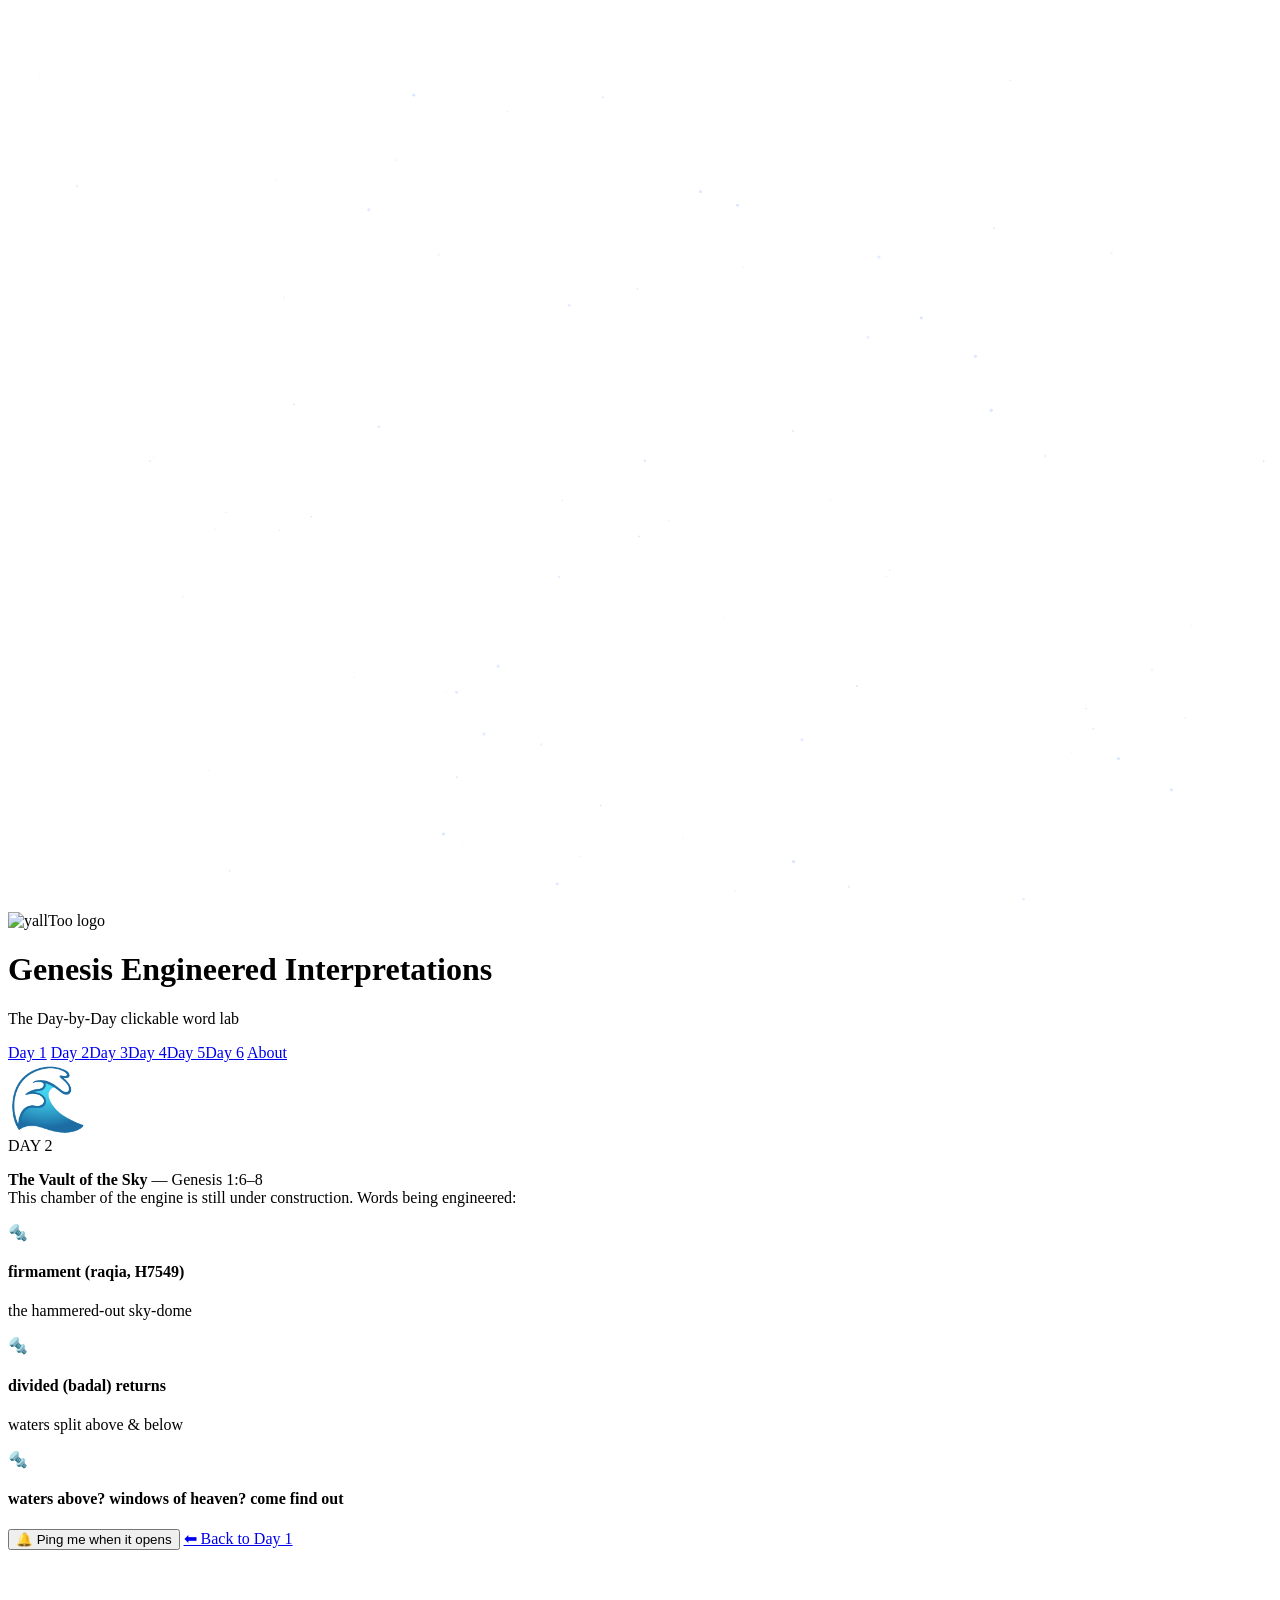
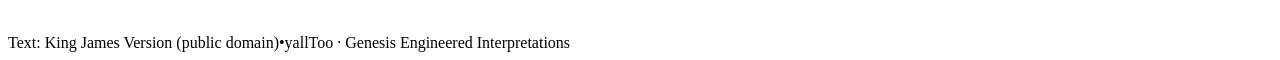
==== day2.html @ c00e8ce6 "Add files via upload" ====
<!DOCTYPE html>
<html lang="en">
<head>
<meta charset="UTF-8">
<meta name="viewport" content="width=device-width, initial-scale=1.0">
<title>Day 2 · Coming Soon | Genesis Engineered Interpretations</title>
<link rel="icon" type="image/png" href="assets/logo.png">
<link rel="stylesheet" href="assets/app.css">
</head>
<body>
<canvas id="stars"></canvas>
<div id="app" style="grid-template-rows:auto 1fr auto">
  <header>
    <img class="logo" src="assets/logo.png" alt="yallToo logo">
    <div class="titles"><h1>Genesis <b>Engineered</b> Interpretations</h1><p>The Day-by-Day clickable word lab</p></div>
    <nav>
      <a class="pill" href="index.html">Day 1</a>
      <a class="pill active" href="day2.html">Day 2</a><a class="pill soon" href="day3.html">Day 3</a><a class="pill soon" href="day4.html">Day 4</a><a class="pill soon" href="day5.html">Day 5</a><a class="pill soon" href="day6.html">Day 6</a>
      <a class="pill" href="about.html">About</a>
    </nav>
  </header>
  <div class="hero" style="overflow-y:auto;padding-bottom:30px">
    <div style="font-size:64px">🌊</div>
    <div class="big">DAY 2</div>
    <p><b style="color:var(--ink)">The Vault of the Sky</b> — Genesis 1:6–8<br>
    This chamber of the engine is still under construction. Words being engineered:</p>
    <div class="featGrid" style="margin-top:0">
      <div class="feat"><div class="fi">🔩</div><h4>firmament (raqia, H7549)</h4><p>the hammered-out sky-dome</p></div><div class="feat"><div class="fi">🔩</div><h4>divided (badal) returns</h4><p>waters split above &amp; below</p></div><div class="feat"><div class="fi">🔩</div><h4>waters above? windows of heaven? come find out</h4><p></p></div>
    </div>
    <div class="cta">
      <button class="btn grad" id="notify">🔔 Ping me when it opens</button>
      <a class="btn ghost" href="index.html">⬅ Back to Day 1</a>
    </div>
    <p id="msg" style="min-height:22px;color:var(--gold);font-weight:700"></p>
  </div>
  <footer><span>Text: King James Version (public domain)</span><span class="sep">•</span><span>yallToo · Genesis Engineered Interpretations</span></footer>
</div>
<script>
(function(){
  var c=document.getElementById('stars'),x=c.getContext('2d'),W,H,P=[];
  function s(){W=c.width=innerWidth;H=c.height=innerHeight;P=[];for(var i=0;i<80;i++)P.push([Math.random()*W,Math.random()*H,Math.random()*1.4+.3,Math.random()*6.28]);}
  s();addEventListener('resize',s);
  (function t(k){x.clearRect(0,0,W,H);for(var i=0;i<P.length;i++){var p=P[i],a=.25+.6*Math.abs(Math.sin(k/1300+p[3]));x.beginPath();x.arc(p[0],p[1],p[2],0,7);x.fillStyle='rgba(210,225,255,'+a+')';x.fill();}requestAnimationFrame(t);})(0);
  document.getElementById('notify').addEventListener('click',function(){
    document.getElementById('msg').textContent='Noted! Day 2 is on the build bench — meanwhile, Day 1 has ' + 43 + ' clickable secrets waiting. 🔧';
  });
})();
</script>
</body>
</html>
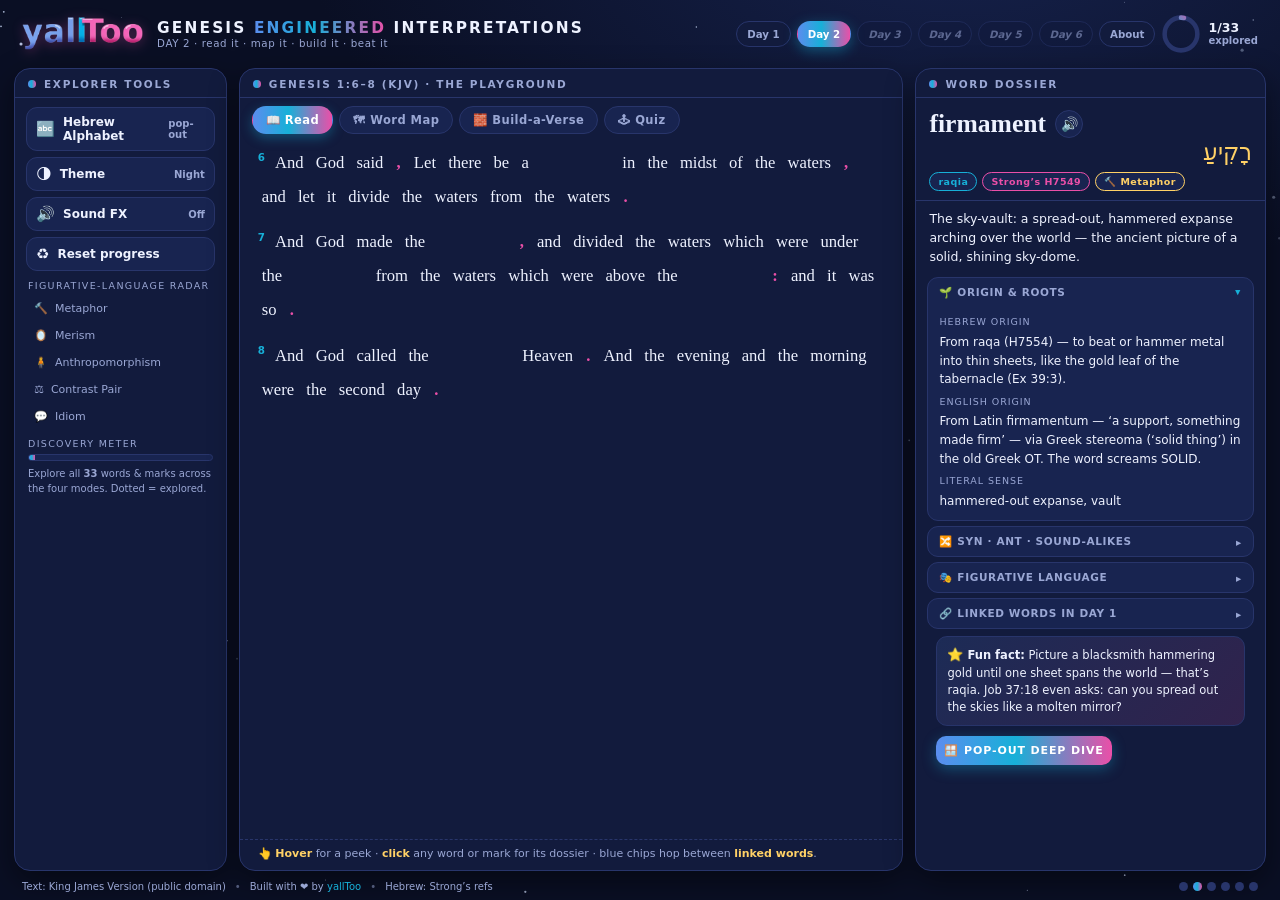
==== commit 7c7dce85: "Add files via upload" ====
--- a/day2.html
+++ b/day2.html
@@ -1,50 +1,563 @@
 <!DOCTYPE html>
 <html lang="en">
 <head>
-<meta charset="UTF-8">
-<meta name="viewport" content="width=device-width, initial-scale=1.0">
-<title>Day 2 · Coming Soon | Genesis Engineered Interpretations</title>
+<meta charset="utf-8">
+<meta name="viewport" content="width=device-width, initial-scale=1">
+<title>Day 2 — The Vault of the Sky · Genesis Engineered Interpretations</title>
+<meta name="description" content="Read it, map it, build it, beat it: four ways to play with every word of Genesis Day 2 (KJV) — the firmament, the divided waters, and the naming of Heaven.">
 <link rel="icon" type="image/png" href="assets/logo.png">
-<link rel="stylesheet" href="assets/app.css">
+<style>
+/* ============ GENESIS ENGINEERED INTERPRETATIONS · DAY 1 · 4-MODE LAB ============ */
+:root{
+  --bg:#0a0f24; --panel:#121b3d; --panel2:#182450;
+  --ink:#eef2ff; --dim:#9aa7d4; --line:#28356b;
+  --blue:#5b8dee; --cyan:#17b0d8; --pink:#ea4fa8; --gold:#ffd166; --green:#39d98a;
+  --grad:linear-gradient(90deg,var(--blue),var(--cyan) 45%,var(--pink));
+  --shadow:0 10px 30px rgba(0,0,0,.45); --radius:16px;
+}
+body.light{--bg:#f3efe4; --panel:#fffdf6; --panel2:#f6efdd; --ink:#20264a; --dim:#6a7194; --line:#d9d0b6; --shadow:0 10px 26px rgba(90,80,40,.18)}
+*{box-sizing:border-box;margin:0;padding:0}
+html,body{height:100%;overflow:hidden}
+body{font-family:"Segoe UI",system-ui,Roboto,"Helvetica Neue",Arial,sans-serif;
+  background:radial-gradient(1200px 700px at 75% -10%, #16224d 0%, var(--bg) 55%) fixed;
+  color:var(--ink); transition:background .5s,color .5s}
+body.light{background:radial-gradient(1200px 700px at 75% -10%, #fff8e2 0%, var(--bg) 55%) fixed}
+#stars{position:fixed;inset:0;z-index:0;pointer-events:none;transition:opacity .6s}
+body.light #stars{opacity:0}
+#confetti{position:fixed;inset:0;z-index:90;pointer-events:none}
+#app{position:relative;z-index:1;height:100vh;display:grid;grid-template-rows:auto 1fr auto;gap:10px;padding:10px 14px 8px}
+.hidden{display:none !important}
+
+/* header */
+header{display:flex;align-items:center;gap:14px;padding:4px 8px}
+.logo{height:36px;filter:drop-shadow(0 2px 6px rgba(234,79,168,.35));animation:floaty 6s ease-in-out infinite}
+@keyframes floaty{0%,100%{transform:translateY(0)}50%{transform:translateY(-3px)}}
+.titles h1{font-size:clamp(12px,1.2vw,16px);letter-spacing:.14em;font-weight:800;text-transform:uppercase}
+.titles h1 b{background:var(--grad);-webkit-background-clip:text;background-clip:text;color:transparent}
+.titles p{font-size:clamp(9.5px,.8vw,11.5px);color:var(--dim);letter-spacing:.06em}
+nav{margin-left:auto;display:flex;gap:6px;align-items:center}
+.pill{font-size:clamp(9.5px,.8vw,11.5px);font-weight:700;padding:6px 10px;border-radius:999px;border:1px solid var(--line);color:var(--dim);text-decoration:none;background:var(--panel);transition:.2s;white-space:nowrap}
+.pill:hover{transform:translateY(-2px);color:var(--ink);border-color:var(--cyan)}
+.pill.active{background:var(--grad);color:#fff;border-color:transparent;box-shadow:0 4px 14px rgba(23,176,216,.4)}
+.pill.soon{opacity:.55;font-style:italic}.pill.soon:hover{opacity:.85}
+#progWrap{display:flex;align-items:center;gap:7px}
+#ring{width:40px;height:40px;transform:rotate(-90deg)}
+#ringBg{stroke:var(--line)}#ringFg{stroke:url(#ringGrad);stroke-linecap:round;transition:stroke-dashoffset .6s}
+#progTxt{font-size:10px;font-weight:800;color:var(--dim);line-height:1.15}
+#progTxt b{display:block;font-size:12.5px;color:var(--ink)}
+
+/* main grid */
+main{display:grid;grid-template-columns:minmax(180px,17%) minmax(0,1fr) minmax(270px,28%);gap:12px;min-height:0}
+.card{background:var(--panel);border:1px solid var(--line);border-radius:var(--radius);box-shadow:var(--shadow);min-height:0;display:flex;flex-direction:column;overflow:hidden}
+.card>h2{font-size:10.5px;letter-spacing:.16em;text-transform:uppercase;color:var(--dim);padding:9px 13px 7px;border-bottom:1px solid var(--line);display:flex;align-items:center;gap:8px}
+.card>h2 .dot{width:8px;height:8px;border-radius:50%;background:var(--grad)}
+.pad{padding:9px 11px;overflow-y:auto;scrollbar-width:thin;flex:1;min-height:0}
+.pad::-webkit-scrollbar,#verses::-webkit-scrollbar,.mbody::-webkit-scrollbar,#dossBody::-webkit-scrollbar,#mapWrap::-webkit-scrollbar{width:6px;height:6px}
+.pad::-webkit-scrollbar-thumb,#verses::-webkit-scrollbar-thumb,.mbody::-webkit-scrollbar-thumb,#dossBody::-webkit-scrollbar-thumb,#mapWrap::-webkit-scrollbar-thumb{background:var(--line);border-radius:3px}
+.toolbtn{display:flex;align-items:center;gap:8px;width:100%;text-align:left;font:inherit;font-size:12px;font-weight:700;color:var(--ink);background:var(--panel2);border:1px solid var(--line);border-radius:11px;padding:7px 9px;margin-bottom:6px;cursor:pointer;transition:.18s}
+.toolbtn:hover{transform:translateX(3px);border-color:var(--cyan)}
+.toolbtn .ico{font-size:15px}
+.toolbtn small{margin-left:auto;color:var(--dim);font-weight:600}
+.sect{font-size:9.5px;letter-spacing:.14em;text-transform:uppercase;color:var(--dim);margin:9px 2px 5px}
+.devbtn{display:flex;gap:7px;align-items:center;width:100%;font:inherit;font-size:11px;color:var(--dim);background:transparent;border:1px solid transparent;border-radius:9px;padding:5px 7px;margin-bottom:2px;cursor:pointer;text-align:left;transition:.18s}
+.devbtn:hover{color:var(--ink);background:var(--panel2)}
+.devbtn.on{color:var(--ink);border-color:var(--gold);background:rgba(255,209,102,.08)}
+#statBar{height:7px;border-radius:6px;background:var(--panel2);border:1px solid var(--line);overflow:hidden;margin:5px 2px}
+#statFill{height:100%;width:0%;background:var(--grad);transition:width .6s}
+
+/* center stage + view switcher */
+#viewBar{display:flex;gap:6px;padding:8px 12px 0;flex-wrap:wrap}
+.vbtn{font:inherit;font-size:11.5px;font-weight:800;letter-spacing:.04em;color:var(--dim);background:var(--panel2);border:1px solid var(--line);border-radius:999px;padding:6px 13px;cursor:pointer;transition:.2s}
+.vbtn:hover{color:var(--ink);transform:translateY(-2px)}
+.vbtn.on{background:var(--grad);color:#fff;border-color:transparent;box-shadow:0 4px 12px rgba(23,176,216,.35)}
+.view{flex:1;min-height:0;display:flex;flex-direction:column}
+#devBanner{display:none;align-items:center;gap:9px;margin:8px 14px 0;padding:7px 11px;border-radius:11px;background:rgba(255,209,102,.1);border:1px dashed var(--gold);font-size:11.5px}
+#devBanner.show{display:flex;animation:slideDown .3s ease}
+@keyframes slideDown{from{opacity:0;transform:translateY(-7px)}to{opacity:1;transform:none}}
+#devBanner b{color:var(--gold)}
+#devBanner button{margin-left:auto;background:none;border:none;color:var(--dim);cursor:pointer;font-size:13px}
+
+/* READ view */
+#verses{flex:1;min-height:0;padding:12px 18px 10px;overflow-y:auto;scrollbar-width:thin;line-height:2.05;font-family:Georgia,"Times New Roman",serif;font-size:clamp(13.5px,1.3vw,18px)}
+.verse{margin-bottom:11px}
+.vnum{font-family:"Segoe UI",system-ui,sans-serif;font-size:.62em;font-weight:800;color:var(--cyan);vertical-align:super;margin-right:6px;user-select:none}
+.tok{cursor:pointer;border-radius:6px;padding:1px 3px;margin:0 1px;transition:background .15s,color .15s,transform .15s,box-shadow .15s;outline:none}
+.tok:hover,.tok:focus-visible{background:var(--panel2);color:var(--cyan);transform:translateY(-2px) scale(1.06);box-shadow:0 3px 10px rgba(23,176,216,.3)}
+.tok.punct{color:var(--pink);font-weight:700;border-radius:50%;padding:1px 4px}
+.tok.punct:hover{color:#fff;background:var(--pink)}
+.tok.sel{background:var(--grad);color:#fff !important;box-shadow:0 4px 16px rgba(234,79,168,.45)}
+.tok.seen{border-bottom:2px dotted var(--cyan)}
+.tok.hl{animation:goldPulse 1.1s ease-in-out infinite;background:rgba(255,209,102,.14)}
+@keyframes goldPulse{0%,100%{box-shadow:0 0 0 0 rgba(255,209,102,.55)}50%{box-shadow:0 0 0 7px rgba(255,209,102,0)}}
+.tok.pop{animation:popIn .45s cubic-bezier(.2,1.6,.4,1)}
+@keyframes popIn{0%{transform:scale(1)}40%{transform:scale(1.35) rotate(-3deg)}100%{transform:scale(1)}}
+.tok.reveal{opacity:0;animation:riseIn .5s ease forwards}
+@keyframes riseIn{from{opacity:0;transform:translateY(9px)}to{opacity:1;transform:none}}
+.tok.glowburst{animation:burst 1s ease}
+@keyframes burst{0%{box-shadow:0 0 0 0 rgba(255,209,102,.9)}45%{box-shadow:0 0 34px 14px rgba(255,209,102,.55);background:rgba(255,209,102,.35)}100%{box-shadow:0 0 0 0 rgba(255,209,102,0)}}
+#hint{padding:7px 18px 10px;font-size:11px;color:var(--dim);border-top:1px dashed var(--line)}
+#hint b{color:var(--gold)}
+
+/* MAP view */
+#mapLegend{display:flex;gap:5px;flex-wrap:wrap;padding:8px 12px 4px}
+.lchip{font:inherit;font-size:10px;font-weight:800;padding:4px 9px;border-radius:999px;border:1px solid var(--line);background:var(--panel2);color:var(--dim);cursor:pointer;transition:.15s}
+.lchip:hover{transform:scale(1.07);color:var(--ink)}
+#mapCtl{margin-left:auto;display:flex;gap:4px}
+#mapCtl button{font:inherit;font-size:11px;font-weight:800;width:24px;height:24px;border-radius:7px;border:1px solid var(--line);background:var(--panel2);color:var(--ink);cursor:pointer}
+#mapCtl button:hover{border-color:var(--cyan)}
+#mapWrap{flex:1;min-height:0;margin:4px 12px 10px;overflow:auto;scrollbar-width:thin;border:1px solid var(--line);border-radius:14px;background:radial-gradient(900px 500px at 50% 0%, rgba(91,141,238,.07), transparent),var(--panel2);cursor:grab;position:relative}
+#mapWrap.drag{cursor:grabbing}
+#mapInner{position:relative;width:2400px;height:1400px;transform-origin:0 0}
+.zone{position:absolute;border-radius:50%;pointer-events:none;filter:blur(6px)}
+.zlabel{position:absolute;font-size:12px;font-weight:800;letter-spacing:.18em;color:var(--dim);opacity:.8;pointer-events:none;text-transform:uppercase}
+.mtok{position:absolute;transform:translate(-50%,-50%);cursor:pointer;font-weight:800;border-radius:10px;padding:4px 9px;white-space:nowrap;transition:transform .15s,box-shadow .15s;outline:none;border:1.5px solid transparent}
+.mtok:hover,.mtok:focus-visible{transform:translate(-50%,-50%) scale(1.18);z-index:5;box-shadow:0 6px 18px rgba(0,0,0,.4)}
+.mtok.sel{border-color:#fff;box-shadow:0 0 0 3px rgba(255,255,255,.25),0 6px 18px rgba(0,0,0,.4)}
+.mtok.seen{border-style:dotted;border-color:var(--cyan)}
+.mtok.hl{animation:goldPulse 1.1s ease-in-out infinite}
+.mtok .ct{font-size:9px;opacity:.75;vertical-align:super}
+#mapLines{position:absolute;inset:0;pointer-events:none}
+#mapHint{padding:0 14px 9px;font-size:10.5px;color:var(--dim)}
+
+/* BUILD view */
+#buildBox{flex:1;min-height:0;display:flex;flex-direction:column;padding:10px 14px}
+#buildGoal{font-size:12px;color:var(--dim);margin-bottom:8px}
+#buildGoal b{color:var(--ink)}
+#buildSeq{min-height:64px;display:flex;flex-wrap:wrap;gap:5px;align-content:flex-start;padding:9px;border:2px dashed var(--line);border-radius:14px;background:var(--panel2);margin-bottom:9px}
+#buildSeq:empty::before{content:"Drop your words here… click chips below ↓";color:var(--dim);font-size:11.5px;padding:8px}
+.bslot{font:inherit;font-size:13px;font-weight:800;font-family:Georgia,serif;color:var(--ink);background:var(--panel);border:1.5px solid var(--line);border-radius:9px;padding:5px 9px;cursor:pointer;position:relative;transition:.15s}
+.bslot:hover{border-color:var(--pink)}
+.bslot.ok{border-color:var(--green);background:rgba(57,217,138,.14)}
+.bslot.bad{border-color:var(--pink);background:rgba(234,79,168,.12);animation:shake .4s}
+@keyframes shake{0%,100%{transform:translateX(0)}25%{transform:translateX(-6px)}50%{transform:translateX(5px)}75%{transform:translateX(-3px)}}
+#buildBtns{display:flex;gap:6px;flex-wrap:wrap;margin-bottom:9px}
+#buildBtns button{font:inherit;font-size:11.5px;font-weight:800;border-radius:999px;padding:7px 14px;cursor:pointer;transition:.2s;border:1px solid var(--line);background:var(--panel2);color:var(--ink)}
+#buildBtns button:hover{transform:translateY(-2px);border-color:var(--cyan)}
+#buildBtns .go{background:var(--grad);border-color:transparent;color:#fff}
+#buildPalette{flex:1;min-height:0;overflow-y:auto;scrollbar-width:thin;border-top:1px dashed var(--line);padding-top:8px}
+.pcat{font-size:9.5px;letter-spacing:.14em;text-transform:uppercase;color:var(--dim);margin:6px 0 4px}
+.pchip{font:inherit;font-size:12px;font-weight:700;font-family:Georgia,serif;color:var(--ink);background:var(--panel2);border:1px solid var(--line);border-radius:9px;padding:4px 9px;margin:0 4px 5px 0;cursor:pointer;transition:.15s}
+.pchip:hover{transform:translateY(-2px) scale(1.06);border-color:var(--gold);box-shadow:0 4px 10px rgba(255,209,102,.25)}
+#buildMsg{min-height:20px;font-size:12px;font-weight:700;color:var(--gold);margin-top:6px}
+
+/* QUIZ view */
+#quizBox{flex:1;min-height:0;overflow-y:auto;scrollbar-width:thin;padding:14px 18px}
+#quizBox h3{font-size:17px;margin-bottom:4px}
+#quizBox .sub{font-size:12px;color:var(--dim);margin-bottom:12px}
+.qdots{display:flex;gap:5px;margin-bottom:12px}
+.qdots span{width:10px;height:10px;border-radius:50%;background:var(--line)}
+.qdots span.ok{background:var(--green)}.qdots span.no{background:var(--pink)}
+#qText{font-size:15.5px;font-weight:700;line-height:1.45;margin-bottom:12px}
+.qopt{display:block;width:100%;text-align:left;font:inherit;font-size:13px;color:var(--ink);background:var(--panel2);border:1.5px solid var(--line);border-radius:11px;padding:9px 11px;margin-bottom:7px;cursor:pointer;transition:.15s}
+.qopt:hover{border-color:var(--cyan);transform:translateX(4px)}
+.qopt.right{border-color:var(--green);background:rgba(57,217,138,.15);animation:popIn .4s}
+.qopt.wrong{border-color:var(--pink);background:rgba(234,79,168,.12);animation:shake .4s}
+.btn{font:inherit;font-weight:800;font-size:13px;padding:10px 20px;border-radius:999px;border:none;cursor:pointer;text-decoration:none;transition:.2s;display:inline-block}
+.btn.grad{background:var(--grad);color:#fff;box-shadow:0 6px 20px rgba(23,176,216,.4)}
+.btn.grad:hover{transform:translateY(-3px) scale(1.03)}
+.btn.ghost{background:transparent;border:1.5px solid var(--line);color:var(--dim)}
+.btn.ghost:hover{border-color:var(--cyan);color:var(--ink)}
+
+/* dossier */
+#dossHead{padding:11px 13px 9px;border-bottom:1px solid var(--line)}
+#dWord{font-size:clamp(20px,2vw,28px);font-weight:800;font-family:Georgia,serif;display:flex;align-items:center;gap:9px;flex-wrap:wrap}
+#dWord .saybtn{font-size:14px;background:var(--panel2);border:1px solid var(--line);border-radius:50%;width:28px;height:28px;cursor:pointer;transition:.2s}
+#dWord .saybtn:hover{transform:scale(1.15) rotate(12deg);border-color:var(--cyan)}
+#dHeb{font-size:clamp(19px,1.8vw,25px);color:var(--gold);direction:rtl;font-family:"SBL Hebrew","Times New Roman",serif}
+#dMeta{display:flex;gap:5px;flex-wrap:wrap;margin-top:6px}
+.tag{font-size:9.5px;font-weight:800;letter-spacing:.05em;padding:3px 8px;border-radius:999px;background:var(--panel2);border:1px solid var(--line);color:var(--dim)}
+.tag.tr{color:var(--cyan);border-color:var(--cyan)}
+.tag.st{color:var(--pink);border-color:var(--pink)}
+a.tag{text-decoration:none}
+.tag.fg{color:var(--gold);border-color:var(--gold);cursor:pointer}
+#dMean{padding:9px 13px 3px;font-size:12.5px;line-height:1.5}
+#dossBody{flex:1;min-height:0;padding:3px 9px 11px;overflow-y:auto;scrollbar-width:thin}
+.acc{border:1px solid var(--line);border-radius:11px;margin:5px 2px;overflow:hidden;background:var(--panel2)}
+.acc>button{width:100%;display:flex;align-items:center;gap:7px;font:inherit;font-size:10.5px;font-weight:800;letter-spacing:.06em;text-transform:uppercase;color:var(--dim);background:transparent;border:none;padding:8px 11px;cursor:pointer;transition:.2s}
+.acc>button:hover{color:var(--ink)}
+.acc>button .chev{margin-left:auto;transition:transform .3s}
+.acc.open>button .chev{transform:rotate(90deg);color:var(--cyan)}
+.acc .body{max-height:0;overflow:hidden;transition:max-height .35s ease}
+.acc .inner{padding:2px 11px 10px;font-size:12px;line-height:1.55}
+.acc .inner .lbl{color:var(--dim);font-size:9.5px;text-transform:uppercase;letter-spacing:.1em;display:block;margin:6px 0 3px}
+.chips{display:flex;flex-wrap:wrap;gap:4px;margin-top:3px}
+.chip{font:inherit;font-size:10.5px;font-weight:700;padding:3px 8px;border-radius:999px;border:1px solid var(--cyan);color:var(--cyan);background:transparent;cursor:pointer;transition:.15s}
+.chip:hover{background:var(--cyan);color:#04121f;transform:scale(1.07)}
+.chip.ant{border-color:var(--pink);color:var(--pink)}.chip.ant:hover{background:var(--pink);color:#fff}
+.chip.homo{border-color:var(--gold);color:var(--gold)}.chip.homo:hover{background:var(--gold);color:#241a02}
+.chip.rel{border-color:var(--blue);color:var(--blue)}.chip.rel:hover{background:var(--blue);color:#fff}
+.funbox{margin:7px 11px 10px;padding:8px 10px;border-radius:11px;background:linear-gradient(135deg,rgba(91,141,238,.14),rgba(234,79,168,.14));border:1px solid var(--line);font-size:11.5px;line-height:1.5}
+.funbox .star{font-size:13px;margin-right:4px;display:inline-block;animation:spinStar 3.4s linear infinite}
+@keyframes spinStar{0%{transform:rotate(0)}50%{transform:rotate(180deg) scale(1.2)}100%{transform:rotate(360deg)}}
+#popBtn{margin:0 11px 11px;font:inherit;font-size:11px;font-weight:800;letter-spacing:.08em;text-transform:uppercase;color:#fff;background:var(--grad);border:none;border-radius:10px;padding:8px;cursor:pointer;transition:.2s;box-shadow:0 4px 14px rgba(23,176,216,.35)}
+#popBtn:hover{transform:translateY(-2px)}
+
+/* footer, tooltip, modals */
+footer{display:flex;align-items:center;gap:9px;font-size:10px;color:var(--dim);padding:0 8px}
+footer .sep{opacity:.5}
+footer a{color:var(--cyan);text-decoration:none}footer a:hover{text-decoration:underline}
+#dayDots{margin-left:auto;display:flex;gap:5px}
+#dayDots span{width:9px;height:9px;border-radius:50%;background:var(--line);transition:.3s}
+#dayDots span.done{background:var(--grad)}
+#tip{position:fixed;z-index:60;max-width:230px;background:var(--panel2);border:1px solid var(--cyan);border-radius:10px;padding:7px 10px;font-size:11px;line-height:1.4;pointer-events:none;opacity:0;transform:translateY(6px);transition:opacity .18s,transform .18s;box-shadow:var(--shadow)}
+#tip.show{opacity:1;transform:none}
+#tip .th{color:var(--gold);direction:rtl;font-size:13.5px}
+#tip .tt{color:var(--cyan);font-weight:800}
+#modalWrap{position:fixed;inset:0;z-index:80;display:none;align-items:center;justify-content:center;background:rgba(4,7,20,.66);backdrop-filter:blur(4px)}
+#modalWrap.show{display:flex;animation:fadeIn .25s ease}
+@keyframes fadeIn{from{opacity:0}to{opacity:1}}
+.modal{width:min(560px,92vw);max-height:84vh;display:flex;flex-direction:column;background:var(--panel);border:1px solid var(--line);border-radius:20px;box-shadow:0 24px 60px rgba(0,0,0,.5);animation:zoomIn .3s cubic-bezier(.2,1.4,.4,1)}
+@keyframes zoomIn{from{transform:scale(.85);opacity:0}to{transform:scale(1);opacity:1}}
+.modal header{padding:13px 17px;border-bottom:1px solid var(--line)}
+.modal header h3{font-size:15px;background:var(--grad);-webkit-background-clip:text;background-clip:text;color:transparent}
+.modal header .x{margin-left:auto;background:none;border:none;color:var(--dim);font-size:17px;cursor:pointer}
+.modal header .x:hover{color:var(--pink);transform:rotate(90deg)}
+.modal .mbody{padding:13px 17px;overflow-y:auto;font-size:12.5px;line-height:1.6;scrollbar-width:thin}
+.alphaGrid{display:grid;grid-template-columns:repeat(auto-fill,minmax(105px,1fr));gap:7px}
+.alphaCell{background:var(--panel2);border:1px solid var(--line);border-radius:11px;padding:7px 5px;text-align:center;transition:.2s}
+.alphaCell:hover{transform:translateY(-3px) scale(1.05);border-color:var(--gold)}
+.alphaCell .L{font-size:24px;color:var(--gold);direction:rtl}
+.alphaCell .N{font-size:10.5px;font-weight:800}
+.alphaCell .S{font-size:9.5px;color:var(--dim)}
+.alphaCell .V{font-size:9px;color:var(--cyan)}
+@media (max-width:900px){main{grid-template-columns:1fr}html,body{overflow:auto}#app{height:auto;min-height:100vh}}
+</style>
 </head>
 <body>
 <canvas id="stars"></canvas>
-<div id="app" style="grid-template-rows:auto 1fr auto">
+<canvas id="confetti"></canvas>
+<div id="app">
   <header>
     <img class="logo" src="assets/logo.png" alt="yallToo logo">
-    <div class="titles"><h1>Genesis <b>Engineered</b> Interpretations</h1><p>The Day-by-Day clickable word lab</p></div>
+    <div class="titles">
+      <h1>Genesis <b>Engineered</b> Interpretations</h1>
+      <p>DAY 2 · read it · map it · build it · beat it</p>
+    </div>
     <nav>
       <a class="pill" href="index.html">Day 1</a>
-      <a class="pill active" href="day2.html">Day 2</a><a class="pill soon" href="day3.html">Day 3</a><a class="pill soon" href="day4.html">Day 4</a><a class="pill soon" href="day5.html">Day 5</a><a class="pill soon" href="day6.html">Day 6</a>
+      <a class="pill active" href="day2.html">Day 2</a>
+      <a class="pill soon" href="day3.html">Day 3</a>
+      <a class="pill soon" href="day4.html">Day 4</a>
+      <a class="pill soon" href="day5.html">Day 5</a>
+      <a class="pill soon" href="day6.html">Day 6</a>
       <a class="pill" href="about.html">About</a>
+      <div id="progWrap">
+        <svg id="ring" viewBox="0 0 44 44" aria-hidden="true">
+          <defs><linearGradient id="ringGrad" x1="0" y1="0" x2="1" y2="1">
+            <stop offset="0" stop-color="#5b8dee"/><stop offset=".5" stop-color="#17b0d8"/><stop offset="1" stop-color="#ea4fa8"/>
+          </linearGradient></defs>
+          <circle id="ringBg" cx="22" cy="22" r="18" fill="none" stroke-width="5"/>
+          <circle id="ringFg" cx="22" cy="22" r="18" fill="none" stroke-width="5"/>
+        </svg>
+        <span id="progTxt"><b>0/0</b>explored</span>
+      </div>
     </nav>
   </header>
-  <div class="hero" style="overflow-y:auto;padding-bottom:30px">
-    <div style="font-size:64px">🌊</div>
-    <div class="big">DAY 2</div>
-    <p><b style="color:var(--ink)">The Vault of the Sky</b> — Genesis 1:6–8<br>
-    This chamber of the engine is still under construction. Words being engineered:</p>
-    <div class="featGrid" style="margin-top:0">
-      <div class="feat"><div class="fi">🔩</div><h4>firmament (raqia, H7549)</h4><p>the hammered-out sky-dome</p></div><div class="feat"><div class="fi">🔩</div><h4>divided (badal) returns</h4><p>waters split above &amp; below</p></div><div class="feat"><div class="fi">🔩</div><h4>waters above? windows of heaven? come find out</h4><p></p></div>
-    </div>
-    <div class="cta">
-      <button class="btn grad" id="notify">🔔 Ping me when it opens</button>
-      <a class="btn ghost" href="index.html">⬅ Back to Day 1</a>
-    </div>
-    <p id="msg" style="min-height:22px;color:var(--gold);font-weight:700"></p>
-  </div>
-  <footer><span>Text: King James Version (public domain)</span><span class="sep">•</span><span>yallToo · Genesis Engineered Interpretations</span></footer>
+
+  <main>
+    <section class="card">
+      <h2><span class="dot"></span>Explorer Tools</h2>
+      <div class="pad">
+        <button class="toolbtn" id="alphaBtn"><span class="ico">🔤</span>Hebrew Alphabet<small>pop-out</small></button>
+        <button class="toolbtn" id="themeBtn"><span class="ico">🌗</span>Theme<small>Night</small></button>
+        <button class="toolbtn" id="soundBtn"><span class="ico">🔊</span>Sound FX<small>Off</small></button>
+        <button class="toolbtn" id="resetBtn"><span class="ico">♻️</span>Reset progress<small></small></button>
+        <div class="sect">Figurative-language radar</div>
+        <div id="devList"></div>
+        <div class="sect">Discovery meter</div>
+        <div id="statBar"><div id="statFill"></div></div>
+        <p style="font-size:10px;color:var(--dim);line-height:1.5;padding:0 2px">Explore all <b id="totalN"></b> words &amp; marks across the four modes. Dotted = explored.</p>
+      </div>
+    </section>
+
+    <section class="card">
+      <h2><span class="dot"></span>Genesis 1:6–8 (KJV) · the playground</h2>
+      <div id="viewBar">
+        <button class="vbtn on" data-view="read">📖 Read</button>
+        <button class="vbtn" data-view="map">🗺 Word Map</button>
+        <button class="vbtn" data-view="build">🧱 Build-a-Verse</button>
+        <button class="vbtn" data-view="quiz">🕹 Quiz</button>
+      </div>
+      <div id="devBanner"></div>
+
+      <div class="view" id="viewRead">
+        <div id="verses" aria-label="Genesis 1 verses 6 to 8, clickable words"></div>
+        <div id="hint">👆 <b>Hover</b> for a peek · <b>click</b> any word or mark for its dossier · blue chips hop between <b>linked words</b>.</div>
+      </div>
+
+      <div class="view hidden" id="viewMap">
+        <div id="mapLegend"></div>
+        <div id="mapWrap"><div id="mapInner"></div></div>
+        <div id="mapHint">🖱 Drag to pan · scroll or +/− to zoom · click a node to open its dossier · lines = relationships (roots, contrasts, commands).</div>
+      </div>
+
+      <div class="view hidden" id="viewBuild">
+        <div id="buildBox">
+          <div id="buildGoal"> <b>Build-a-Verse challenge:</b> reconstruct <b>Genesis 1:6</b> — “And God said, Let there be a firmament in the midst of the waters, and let it divide the waters from the waters.” — word for word, mark for mark. Click chips to lay them; click a laid chip to remove it.</div>
+          <div id="buildSeq"></div>
+          <div id="buildBtns">
+            <button class="go" id="bCheck">▶ Check my verse</button>
+            <button id="bHint">💡 Hint</button>
+            <button id="bShow">👀 Show me</button>
+            <button id="bClear">♻ Clear</button>
+          </div>
+          <div id="buildMsg"></div>
+          <div id="buildPalette"></div>
+        </div>
+      </div>
+
+      <div class="view hidden" id="viewQuiz">
+        <div id="quizBox"></div>
+      </div>
+    </section>
+
+    <section class="card">
+      <h2><span class="dot"></span>Word Dossier</h2>
+      <div id="dossHead"></div>
+      <div id="dMean"></div>
+      <div id="dossBody"></div>
+    </section>
+  </main>
+
+  <footer>
+    <span>Text: King James Version (public domain)</span><span class="sep">•</span>
+    <span>Built with ❤️ by <a href="about.html">yallToo</a></span><span class="sep">•</span>
+    <span>Hebrew: Strong’s refs</span>
+    <div id="dayDots" title="Days explored"><span></span><span></span><span></span><span></span><span></span><span></span></div>
+  </footer>
 </div>
+<div id="tip"></div>
+<div id="modalWrap"></div>
+
 <script>
-(function(){
-  var c=document.getElementById('stars'),x=c.getContext('2d'),W,H,P=[];
-  function s(){W=c.width=innerWidth;H=c.height=innerHeight;P=[];for(var i=0;i<80;i++)P.push([Math.random()*W,Math.random()*H,Math.random()*1.4+.3,Math.random()*6.28]);}
-  s();addEventListener('resize',s);
-  (function t(k){x.clearRect(0,0,W,H);for(var i=0;i<P.length;i++){var p=P[i],a=.25+.6*Math.abs(Math.sin(k/1300+p[3]));x.beginPath();x.arc(p[0],p[1],p[2],0,7);x.fillStyle='rgba(210,225,255,'+a+')';x.fill();}requestAnimationFrame(t);})(0);
-  document.getElementById('notify').addEventListener('click',function(){
-    document.getElementById('msg').textContent='Noted! Day 2 is on the build bench — meanwhile, Day 1 has ' + 43 + ' clickable secrets waiting. 🔧';
-  });
-})();
+/* ================= DATA (DAY 2 — Genesis 1:6–8 KJV) ================= */
+const DAY_INDEX=1, SUF="-d2", GLOW_ID="firmament", DEFAULT_ID="firmament", DAY_TITLE="Day 2";
+const BUILD_QUOTE="And God said, Let there be a firmament in the midst of the waters, and let it divide the waters from the waters.";
+const BUILD_WINNOTE="You just engineered Genesis 1:6 — the sky gets hammered out and the waters get addresses. Every slot green!";
+const BUILD_REWARD="firmament";
+const ALPHA_NOTE='Day 2 cameos: <b style="color:var(--gold)">רָקִיעַ</b> (raqia) starts with resh — the hammering letter · <b style="color:var(--gold)">מַיִם</b> (mayim) starts AND ends with mem, the water-ripple letter!';
+const XDAY1=["and","god","said","let","there","be","in","the","of","waters","from","period","comma","colon","it","was","were","called","heaven","evening","morning","day"], XHOME="index.html", XDAYLABEL="also on Day 1";
+
+const DEVICES=[
+ {id:"metaphor",icon:"🔨",name:"Metaphor",desc:"The sky as raqia — a hammered-out metal vault: the smithy’s picture of something solid, stretched and shining."},
+ {id:"merism",icon:"🪞",name:"Merism",desc:"Two opposites meaning the whole: ‘evening and morning’ = the entire day, again!"},
+ {id:"anthropomorphism",icon:"🧍",name:"Anthropomorphism",desc:"God described with human actions — saying, making, naming — so our minds can hold the picture."},
+ {id:"contrast",icon:"⚖️",name:"Contrast Pair",desc:"Waters UNDER vs waters ABOVE: one vault, two oceans, opposite addresses."},
+ {id:"idiom",icon:"💬",name:"Idiom",desc:"‘In the midst of’ = in the middle of; ‘and it was so’ = the done-deal phrase: order confirmed."}];
+
+const VERSES=[
+ {n:6,tokens:[["and","And"],["god","God"],["said","said"],["comma",","],["let","Let"],["there","there"],["be","be"],["a","a"],["firmament","firmament"],["in","in"],["the","the"],["midst","midst"],["of","of"],["the","the"],["waters","waters"],["comma",","],["and","and"],["let","let"],["it","it"],["divide","divide"],["the","the"],["waters","waters"],["from","from"],["the","the"],["waters","waters"],["period","."]]},
+ {n:7,tokens:[["and","And"],["god","God"],["made","made"],["the","the"],["firmament","firmament"],["comma",","],["and","and"],["divided","divided"],["the","the"],["waters","waters"],["which","which"],["were","were"],["under","under"],["the","the"],["firmament","firmament"],["from","from"],["the","the"],["waters","waters"],["which","which"],["were","were"],["above","above"],["the","the"],["firmament","firmament"],["colon",":"],["and","and"],["it","it"],["was","was"],["so","so"],["period","."]]},
+ {n:8,tokens:[["and","And"],["god","God"],["called","called"],["the","the"],["firmament","firmament"],["heaven","Heaven"],["period","."],["and","And"],["the","the"],["evening","evening"],["and","and"],["the","the"],["morning","morning"],["were","were"],["the","the"],["second","second"],["day","day"],["period","."]]}];
+
+const CATCOL={god:"#ffd166",speech:"#ea4fa8",light:"#fff3c4",dark:"#8a63d2",water:"#17b0d8",earth:"#7ac74f",time:"#ff9f43",order:"#5b8dee",chaos:"#c0392b",func:"#8892b8",punct:"#ff6b9d"};
+
+const W={
+and:{t:"and",cat:"func",m:"The glue word that chains the story forward, event after event.",en:"Old English ‘and/ond’, from Proto-Germanic *andi — ‘next to’ (yes, ‘anti-’ is a cousin!).",syn:["plus","also","along with"],rel:["said"],fun:"Hebrew chains Genesis 1 with tiny vav letters (‘and’) — the whole chapter flows like one long river-sentence."},
+god:{t:"God",cat:"god",heb:"אֱלֹהִים",tr:"Elohim",say:"eh-lo-HEEM",st:"H430",lit:"God, gods (plural form)",m:"The Creator. The word looks plural (the ‘-im’ ending) yet takes singular verbs — one God in infinite fullness.",org:"Plural of eloah; kin to El, the ancient word for ‘mighty one’.",en:"Old English ‘god’, from Proto-Germanic *gudą.",syn:["Creator","Almighty","Maker","Deity"],hg:["god (any worshiped being) vs God (the One)"],fig:["anthropomorphism"],fn:"God says, makes and names like a person — Scripture uses human terms so we can grasp Him.",rel:["said","made","called","firmament"],fun:"Grammar doing theology: ‘Elohim said’ uses a SINGULAR verb with a PLURAL-shaped word — one God, all fullness."},
+said:{t:"said",cat:"speech",heb:"אָמַר",tr:"amar",say:"ah-MAR",st:"H559",lit:"to say, speak, command",m:"To speak with intent. ‘And God said’ is creation’s engine room — ten times in Genesis 1, and twice on Day 2’s opening.",org:"Root ’-m-r, the common Hebrew speech verb.",en:"Old English secgan → ‘say’.",syn:["spoke","declared","commanded"],fig:["anthropomorphism"],fn:"God creating by speaking is described in human terms — words, voice, sentences.",rel:["let","firmament","god","called"],fun:"Command #2 of the ten: ‘Let there be a firmament…’ — God’s words are the blueprints."},
+comma:{t:",",k:"p",cat:"punct",name:"Comma ( , )",m:"A tiny pause — catch a breath and keep rolling.",en:"From Greek komma — ‘a piece cut off’. It once meant a short PHRASE, not a mark!",rel:[],fun:"Verse 6 has two commas: one after ‘said’, one before the second ‘let’ — the command breathes twice."},
+let:{t:"Let",cat:"speech",heb:"יְהִי",tr:"yehi",say:"YEH-hee",st:"H1961",lit:"let it be! may it happen!",m:"Not permission — a COMMAND: ‘Let there be a firmament!’ = ‘Vault: BE!’",org:"Yehi is the jussive (command-flavored) form of hayah, ‘to be’.",en:"Old English lætan — which also meant ‘to leave behind’.",hg:["let (allow) vs let (tennis: replay the point! 🎾)"],syn:["allow","command","may"],rel:["be","there","said","firmament","divide"],fun:"Day 2 doubles the command: ‘LET there be… and LET it divide…’ — one verse, two orders."},
+there:{t:"there",cat:"func",m:"Announces something arriving on scene: ‘there be a firmament’ = a vault shows up.",en:"Old English þær, cousin of ‘that’.",hp:["their","they’re — the classic triple trap!"],syn:["in that place"],rel:["be","was"],fun:"There / their / they’re sound identical — English’s favorite triple trap."},
+be:{t:"be",cat:"speech",heb:"הָיָה",tr:"hayah",say:"hah-YAH",st:"H1961",lit:"to be, become, happen",m:"Existence itself — the verb that turns commands into things.",syn:["exist","live","happen"],hp:["bee 🐝"],rel:["let","was","were","firmament"],fun:"Homophone alert: ‘be’ and ‘bee’. ‘Let there be a firmament’ vs ‘Let there bee a firmament’ — only one of those makes honey."},
+a:{t:"a",cat:"func",m:"The any-one word: ‘A firmament’ — one hammered vault, still unnamed until verse 8 crowns it ‘Heaven’.",en:"‘A’ is a clipped cousin of ‘one’ — Old English ān worn smooth.",syn:["one","any","a certain"],hp:["uh? no — but ‘a’ and ‘uh’ are spelling cousins in slow speech!"],rel:["firmament","the"],fun:"Every ‘a’ hides the number 1: ‘a firmament’ secretly says ‘ONE firmament’. Articles are numbers in disguise."},
+firmament:{t:"firmament",cat:"earth",heb:"רָקִיעַ",tr:"raqia",say:"rah-KEE-ah",st:"H7549",lit:"hammered-out expanse, vault",m:"The sky-vault: a spread-out, hammered expanse arching over the world — the ancient picture of a solid, shining sky-dome.",org:"From raqa (H7554) — to beat or hammer metal into thin sheets, like the gold leaf of the tabernacle (Ex 39:3).",en:"From Latin firmamentum — ‘a support, something made firm’ — via Greek stereoma (‘solid thing’) in the old Greek OT. The word screams SOLID.",syn:["vault","dome","expanse","sky"],ant:[],fig:["metaphor"],fn:"The raqia is a metaphor from the smithy: sky as hammered metal — the strongest, shiniest material ancients knew.",rel:["made","heaven","divided","waters","midst","called"],fun:"Picture a blacksmith hammering gold until one sheet spans the world — that’s raqia. Job 37:18 even asks: can you spread out the skies like a molten mirror?",pop:"Ancient neighbors pictured the sky as a solid dome holding back a cosmic ocean above (the ‘windows of heaven’, Gen 7:11). Genesis 2 isn’t a science chart — it’s a cathedral picture: a vault hung over the world like a lamp.",glow:true},
+in:{t:"in",cat:"func",m:"Inside, at a point: the vault is placed IN the waters — chaos gets an interior design.",en:"Old English ‘in’, from Proto-Germanic *in and ancient PIE *en.",syn:["inside","within","during"],ant:["out","outside"],hp:["inn (a cozy little hotel 🏨)"],rel:["midst","firmament"],fun:"Homophone trap again: ‘in’ vs ‘inn’. The waters never checked in — they got divided instead."},
+the:{t:"the",cat:"func",m:"The spotlight word: not any waters — THE waters, the ones from Day 1.",en:"Old English þē, from the same pointing family as ‘that’ and ‘thou’.",hp:["thee (old-style ‘you’ 🎭)"],syn:["that particular"],rel:["waters","firmament"],fun:"‘The’ appears 12 times in three verses — Day 2 is pointing at everything like a tour guide."},
+midst:{t:"midst",cat:"water",heb:"תָּוֶךְ",tr:"tavek",say:"TAH-vekh",st:"H8432",lit:"middle, center, inner part",m:"The exact middle: the firmament sits in the middle of the waters — chaos gets a centerline.",org:"Root t-v-k; also the ‘inner part’ of a city or a people.",en:"From Middle English middest — a superlative of ‘mid’ that forgot it was one.",syn:["center","middle","heart"],ant:["edge","rim"],fig:["idiom"],fn:"‘In the midst of’ is an idiom for ‘in the middle of’ — Hebrew loves putting things insides.",rel:["firmament","waters"],fun:"Before Day 2 the ocean had no middle — no address, no downtown. ‘In the midst’ gives the waters their first zip code."},
+of:{t:"of",cat:"func",m:"The belonging word: ‘the midst OF the waters’ — the middle belongs to the ocean.",en:"A worn-down cousin of Old English ‘off’ — from ‘away from’ to ‘belonging to’.",syn:["belonging to","from"],rel:["midst","waters"],fun:"‘Of’ and ‘off’ were one word once — English split the job in two."},
+waters:{t:"waters",cat:"water",heb:"מַיִם",tr:"mayim",say:"MAH-yim",st:"H4325",lit:"waters (always plural)",m:"Water as a crowd, never a solo act — and on Day 2 the crowd gets sorted into two teams: above and below.",org:"The ‘-ayim’ plural ending; echoes in shamayim (heavens).",en:"Old English wæter — cousin of ‘vodka’ (‘little water’!).",syn:["seas","oceans","floods"],rel:["firmament","midst","divide","divided","under","above"],fun:"Three ‘waters’ in verse 6 alone! The word of Day 1 becomes the material of Day 2 — same cast, new plot."},
+divide:{t:"divide",cat:"order",heb:"בָּדַל",tr:"badal",say:"bah-DAHL",st:"H914",lit:"to separate, distinguish, divide",m:"The command form: ‘let it divide’ — the firmament’s job description is separation.",org:"Same root as Day 1’s ‘divided’ — the organizing verb of creation returns.",en:"From Latin dividere — to split apart (cousin of ‘individual’!).",syn:["separate","split","part"],ant:["join","merge","unite"],fig:["contrast"],fn:"Dividing builds Day 2’s contrast: waters under vs waters above.",rel:["divided","from","waters","firmament"],fun:"Badal is back! Day 1: light from darkness. Day 2: waters from waters. Same tool, new material — God’s organizing verb."},
+from:{t:"from",cat:"func",m:"The away-word: marks the boundary line — waters FROM waters.",en:"Old English from — originally ‘the starting point of motion’.",syn:["away from","out of"],ant:["toward","into"],rel:["divide","divided"],fun:"‘From’ draws the border on the map: this ocean ends, that ocean begins."},
+period:{t:".",k:"p",cat:"punct",name:"Period ( . )",m:"Full stop — the sentence is complete. Breathe.",en:"From Greek periodos — ‘a going around, a complete circuit’.",rel:[],fun:"Verse 8 hides two periods close together: one ends the naming, one ends the day. Even punctuation keeps evening and morning company."},
+made:{t:"made",cat:"order",heb:"עָשָׂה",tr:"asah",say:"ah-SAH",st:"H6213",lit:"to make, do, fashion",m:"The craftsman’s verb: to make or fashion — often from materials already on the workbench.",org:"Asah is workbench language: build, prepare, accomplish — used of carpenters, tailors and kings.",en:"Old English macian → ‘make’.",syn:["built","fashioned","crafted","produced"],ant:["destroyed","dismantled"],fig:["anthropomorphism"],fn:"Making with hands is a human picture — here it shows God as craftsman at the bench.",rel:["god","firmament","divided"],fun:"Day 1’s verb was bara (create from nothing); Day 2 switches to asah (fashion from something). Same Artist, new technique: sketch, then sculpture."},
+divided:{t:"divided",cat:"order",heb:"בָּדַל",tr:"badal",say:"bah-DAHL",st:"H914",lit:"to separate, distinguish, divide",m:"Past tense of the organizing verb: God split the waters into two addressed teams.",org:"Root b-d-l; also used for distinguishing holy from common (Lev 10:10).",en:"From Latin dividere — to split apart.",syn:["separated","split","sorted"],ant:["joined","mixed","united"],fig:["contrast"],fn:"The division IS the contrast: under vs above, one vault between.",rel:["waters","under","above","from","firmament"],fun:"Remember Day 1’s ‘divided the light from the darkness’? Same Hebrew verb — God’s favorite move is giving things boundaries."},
+which:{t:"which",cat:"func",m:"The pointing-back word: ‘the waters WHICH were under…’ — hooks a description onto a noun.",en:"Old English hwilc — ‘of what kind’ — worn smooth into ‘which’.",syn:["that","what"],rel:["waters","were"],fun:"‘Which’ is a detective word: it points back at the waters and says ‘yes, THOSE ones, under the vault’."},
+were:{t:"were",cat:"time",heb:"הָיָה",tr:"hayah",say:"hah-YAH",st:"H1961",lit:"to be (plural past)",m:"Plural past of ‘be’: the waters WHICH WERE under/above — existence with a location.",syn:["existed","stood"],hp:["we’re (‘we are’)!"],rel:["was","be","under","above"],fun:"Were vs we’re: same sound, different jobs. ‘We’re under the sky’ vs ‘the waters were above it’."},
+under:{t:"under",cat:"water",heb:"תַּחַת",tr:"tachat",say:"TAH-khat",st:"H8478",lit:"under, beneath, instead of",m:"Beneath: the water team below the vault — seas, mists, everything down here.",org:"Tachat can also mean ‘instead of’ — a substitute stands UNDER your place.",en:"Old English under, from PIE *ndher.",syn:["beneath","below"],ant:["above","over"],fig:["contrast"],fn:"Under/above is Day 2’s contrast pair — one vault, two oceans.",rel:["above","waters","firmament"],fun:"Prepositions with secret lives: tachat means ‘under’ AND ‘instead of’ — location and substitution in one word."},
+above:{t:"above",cat:"water",heb:"עַל",tr:"al",say:"AHL",st:"H5921",lit:"upon, over, above",m:"Over the top: the waters above the vault — the ocean nobody swims in, behind the sky-door.",org:"Al is the workhorse preposition: on, upon, against, beyond.",en:"Old English abufan — ‘on-by’ → ‘above’.",syn:["over","upon","beyond"],ant:["under","beneath"],fig:["contrast"],rel:["under","waters","firmament"],fun:"The ‘waters above’ got their own plumbing legend: ‘the windows of heaven’ (Gen 7:11) — rain as skylight sprinklers."},
+colon:{t:":",k:"p",cat:"punct",name:"Colon ( : )",m:"A drumroll — announces what follows. In verse 7 it introduces the result: ‘and it was so’.",en:"From Greek kolon — ‘a limb or section’.",rel:["so","was"],fun:"Day 1’s colons introduced God’s speech; Day 2’s colon introduces the universe’s receipt: ‘and it was so’."},
+it:{t:"it",cat:"func",m:"The stand-in word — on Day 2 ‘it’ stars as the firmament: ‘let IT divide the waters’.",en:"Old English ‘hit’ — the ‘h’ wore off over centuries.",rel:["firmament","divide","so"],fun:"Pronouns are stunt doubles: Day 1’s ‘it’ doubled for light; Day 2’s ‘it’ doubles for the sky. Same pronoun, new celebrity."},
+was:{t:"was",cat:"time",heb:"הָיָה",tr:"hayah",say:"hah-YAH",st:"H1961",lit:"to be, become, happen",m:"Simple past of ‘is’ — Hebrew hayah leans toward ‘became / happened’: existence in motion.",syn:["existed","stood","happened"],rel:["be","were","so"],fun:"‘And it WAS so’ — hayah again, the being-verb holding the whole chapter upright."},
+so:{t:"so",cat:"order",heb:"כֵּן",tr:"ken",say:"KANE",st:"H3651",lit:"thus, so, exactly thus",m:"The done-deal word: ‘and it was so’ — command and result snap together like a latch.",org:"Ken = ‘thus’ — and in modern Hebrew, ken means ‘YES’.",en:"Old English swā — ‘in that way’.",syn:["thus","done","exactly so"],ant:[],fig:["idiom"],fn:"‘And it was so’ is an idiom of completion: the work matched the word, perfectly.",rel:["was","said","made"],fun:"Ken means ‘so’ AND ‘yes’ in Hebrew — every ‘and it was so’ is creation saying YES to God’s order."},
+called:{t:"called",cat:"speech",heb:"קָרָא",tr:"qara",say:"kah-RAH",st:"H7121",lit:"to call, name, proclaim",m:"To name — and naming means authority and relationship. The vault gets its name tag in verse 8.",org:"Root q-r-’.",en:"Old English ceallian — to shout, summon.",hg:["called (named) vs called (shouted / phoned ☎️)"],syn:["named","labeled","dubbed"],fig:["anthropomorphism"],fn:"Naming is a human act of love and authority — here it pictures God’s ownership.",rel:["heaven","firmament","god","said"],fun:"Day 1: God named Day and Night. Day 2: He names the vault HEAVEN. The naming ceremony continues."},
+heaven:{t:"Heaven",cat:"earth",heb:"שָׁמַיִם",tr:"shamayim",say:"shah-MY-im",st:"H8064",lit:"the heavens, sky, space",m:"On Day 1 it was half of a merism; on Day 2 it becomes a NAME TAG — God calls the raqia ‘Heaven’.",org:"Often linked to sham (‘there’) + mayim (‘waters’): ‘the place of the waters above’ — which Day 2 literally stocks!",en:"Old English heofon — sky, the place above the clouds.",syn:["sky","space","the heights"],ant:["earth"],rel:["firmament","called","waters","day"],fun:"Plot twist: the ‘waters above the firmament’ are exactly where old Hebrew imagination put shamayim’s waters — the name and the plumbing agree."},
+evening:{t:"evening",cat:"time",heb:"עֶרֶב",tr:"erev",say:"EH-rev",st:"H6153",lit:"evening, dusk, sunset",m:"Dusk — the day’s starting line in Hebrew time, back for the refrain.",org:"From the root ‘-r-b: to mix or blend — evening is day blended into night.",en:"Old English æfen.",syn:["dusk","sunset","twilight"],ant:["morning","dawn"],fig:["merism"],fn:"‘Evening and morning’ = the whole day in two ends: merism, episode two.",rel:["morning","day","second"],fun:"The refrain returns like a chorus: ‘And the evening and the morning were the…’ — you already know what’s coming."},
+morning:{t:"morning",cat:"time",heb:"בֹּקֶר",tr:"boqer",say:"BOH-ker",st:"H1242",lit:"morning, dawn, daybreak",m:"Daybreak — when shapes become distinguishable again; the refrain’s second half.",org:"From baqar: to inspect, distinguish — as you finally can at first light.",en:"Old English morgen.",syn:["dawn","daybreak","sunrise"],ant:["evening","night"],hp:["mourning (grieving) 😢"],fig:["merism"],rel:["evening","day","second"],fun:"Morning & mourning: same sound, opposite feelings. Homophones with feelings, reprise."},
+second:{t:"second",cat:"time",heb:"שֵׁנִי",tr:"sheni",say:"shay-NEE",st:"H8145",lit:"second, double, repeat",m:"Number two — from a root meaning to repeat or double: Day 2 is Day 1, echoed with new materials.",org:"From shanah — to repeat/change. Modern Hebrew yom sheni = Monday (day #2 of the week!).",en:"From Latin secundus — ‘following, next’ (cousin of ‘sequence’ and ‘suite’!).",syn:["next","following","number two"],ant:["first"],rel:["day","evening","morning"],fun:"Day 1 said ‘first’ (rishon, from rosh = ‘head’); Day 2 says sheni — ‘the repeat’. And notice: Day 2 is the ONLY day never called ‘good’… the waters wait for Day 3!"},
+day:{t:"day",cat:"time",heb:"יוֹם",tr:"yom",say:"YOHM",st:"H3117",lit:"day: daylight, 24 hours, or an era",m:"The measuring word again — now wearing jersey number two.",org:"Root y-w-m; compare Arabic yawm.",en:"Old English dæg.",syn:["daytime","date","era","age"],ant:["night"],rel:["second","evening","morning"],fun:"Same yom as Day 1 — the evening-morning rhythm is now the story’s heartbeat."},
+
+/* punctuation handled above inline: comma, period, colon */
+};
+
+const QUIZ=[
+ {q:"Raqia (‘firmament’) comes from a verb meaning…",a:"To hammer or beat out metal",w:["To pour water","To weave cloth","To blow wind"]},
+ {q:"Day 2’s verb ‘made’ (asah) differs from Day 1’s ‘created’ (bara) how?",a:"asah = fashion/make, often from materials at hand",w:["They mean exactly the same","asah only means to speak","bara is used for human builders"]},
+ {q:"‘And it was so’ (ken) is the creation story’s way of saying…",a:"Done — order confirmed!",w:["Maybe later","Something went wrong","It became evening"]},
+ {q:"What does God name the firmament in verse 8?",a:"Heaven",w:["Sky","Sea","Cloud"]},
+ {q:"Which Day 1 verb returns on Day 2 to split the waters?",a:"badal — divide",w:["bara — create","qara — call","ra’ah — see"]},
+ {q:"The waters are divided into which two teams?",a:"Under the firmament & above it",w:["Sea & river","Rain & snow","Deep & shore"]},
+ {q:"‘Second’ (sheni) grows from a root meaning…",a:"To repeat / double",w:["To shine","To rest","To count"]},
+ {q:"In modern Hebrew, yom sheni is which weekday?",a:"Monday",w:["Sunday","Tuesday","Saturday"]},
+ {q:"The little English word ‘a’ is a clipped cousin of…",a:"one",w:["all","the","any"]},
+ {q:"‘Evening and morning’ forms which figure of speech again?",a:"Merism — the whole day in two ends",w:["Simile","Idiom","Hyperbole"]},
+ {q:"Which day of creation is never called ‘good’?",a:"Day 2",w:["Day 1","Day 3","Day 6"]},
+ {q:"The ‘waters above the firmament’ later connect to which phrase?",a:"The windows of heaven (Gen 7:11)",w:["The fountains of the deep","The river of Eden","The sea of glass"]}];
+
+const ALEF_BET=[["א","aleph","silent / glottal stop",1],["ב","bet","v / b",2],["ג","gimel","g",3],["ד","dalet","d",4],["ה","hey","h",5],["ו","vav","v",6],["ז","zayin","z",7],["ח","chet","kh (scratchy!)",8],["ט","tet","t",9],["י","yod","y",10],["כ","kaf","k / kh",20],["ל","lamed","l",30],["מ","mem","m",40],["נ","nun","n",50],["ס","samekh","s",60],["ע","ayin","deep ‘ah’",70],["פ","pe","p / f",80],["צ","tsadi","ts",90],["ק","qof","q",100],["ר","resh","r",200],["ש","shin","sh / s",300],["ת","tav","t",400]];
+
+/* map layout */
+const POS={god:[1200,150],said:[1050,320],let:[900,400],there:[800,470],be:[900,540],a:[1020,470],firmament:[1200,520],made:[1380,400],heaven:[1520,520],called:[1660,420],midst:[1050,650],in:[950,600],waters:[850,760],of:[740,660],the:[640,560],divide:[1200,760],divided:[1360,810],from:[1250,910],under:[1000,910],above:[1460,960],which:[1100,1010],were:[950,1060],was:[1300,1060],so:[1460,1110],it:[1150,880],and:[600,400],evening:[1900,500],morning:[2050,600],second:[1950,760],day:[2100,860],comma:[700,1160],colon:[900,1210],period:[1100,1260]};
+const ZONES=[["godz",1200,150,260,"rgba(255,255,255,.10)","ELOHIM · the Source"],["vault",1250,500,320,"rgba(255,209,102,.14)","VAULT · raqia"],["watersz",900,820,340,"rgba(23,176,216,.15)","WATERS · mayim"],["speechz",950,430,260,"rgba(234,79,168,.13)","SPEECH · yehi"],["orderz",1250,930,280,"rgba(91,141,238,.14)","ORDER · badal"],["timez",2000,660,280,"rgba(255,159,67,.13)","TIME · erev · boqer"]];
+const LINES=[["god","said"],["god","made"],["god","called"],["said","let"],["let","firmament"],["made","firmament"],["called","heaven"],["heaven","firmament"],["firmament","midst"],["midst","waters"],["divide","waters"],["divided","waters"],["under","waters"],["above","waters"],["under","above"],["evening","morning"],["second","day"],["divided","from"],["was","so"],["firmament","divided"]];
+const BUILD_TARGET=VERSES[0].tokens.map(t=>t[0]);
+const PALETTE=[["The Cast",["god"]],["Speech & naming",["said","let","called","be"]],["The Vault",["firmament","made","heaven","a"]],["Waters & place",["waters","midst","in","of","under","above"]],["Order",["divide","divided","from","so"]],["Time & being",["evening","morning","second","day","was","were"]],["Glue words",["and","the","which","it","there"]],["Pauses",["comma","colon","period"]]];
+
+/* ================= ENGINE ================= */
+const $=s=>document.querySelector(s), $$=s=>Array.from(document.querySelectorAll(s));
+const store={get(k,d){try{const v=localStorage.getItem("gei:"+k);return v===null?d:JSON.parse(v)}catch(e){return d}},set(k,v){try{localStorage.setItem("gei:"+k,JSON.stringify(v))}catch(e){}}};
+const state={seen:new Set(store.get("seen"+SUF,[])),theme:store.get("theme","dark"),sound:store.get("sound",false),best:store.get("best"+SUF,0),bsolved:store.get("bsolved"+SUF,false),device:null,sel:null,view:"read",audio:null,zoom:1};
+const UNIQ=Object.keys(W), TOTAL=UNIQ.length;
+const COUNTS={}; VERSES.forEach(v=>v.tokens.forEach(([i])=>COUNTS[i]=(COUNTS[i]||0)+1));
+
+function stars(){const c=$("#stars");if(!c||!c.getContext)return;const x=c.getContext("2d");if(!x)return;let Wd,Hd,P=[];
+ function sz(){Wd=c.width=innerWidth;Hd=c.height=innerHeight;P=Array.from({length:90},()=>({x:Math.random()*Wd,y:Math.random()*Hd,r:Math.random()*1.4+.3,p:Math.random()*6.28,s:.4+Math.random()*1.2}))}
+ sz();addEventListener("resize",sz);
+ (function tick(t){x.clearRect(0,0,Wd,Hd);for(const p of P){const a=.25+.6*Math.abs(Math.sin(t/1400*p.s+p.p));x.beginPath();x.arc(p.x,p.y,p.r,0,7);x.fillStyle="rgba(210,225,255,"+a.toFixed(2)+")";x.fill()}requestAnimationFrame(tick)})(0)}
+function beep(kind){if(!state.sound)return;try{state.audio=state.audio||new (window.AudioContext||window.webkitAudioContext)();const a=state.audio,o=a.createOscillator(),g=a.createGain();const seq=kind==="win"?[523,659,784,1047]:kind==="bad"?[220,174]:[660];o.connect(g);g.connect(a.destination);o.type="sine";let t=a.currentTime;seq.forEach((f,i)=>o.frequency.setValueAtTime(f,t+i*.09));g.gain.setValueAtTime(.0001,t);g.gain.exponentialRampToValueAtTime(.12,t+.02);g.gain.exponentialRampToValueAtTime(.0001,t+seq.length*.09+.18);o.start(t);o.stop(t+seq.length*.09+.25)}catch(e){}}
+const confetti=(()=>{let pieces=[],raf=null;function burst(n,x,y){const c=$("#confetti");if(!c||!c.getContext)return;const ctx=c.getContext("2d");if(!ctx)return;c.width=innerWidth;c.height=innerHeight;const cols=["#5b8dee","#17b0d8","#ea4fa8","#ffd166","#39d98a"];for(let i=0;i<n;i++)pieces.push({x:x??innerWidth/2,y:y??innerHeight/3,vx:(Math.random()-.5)*11,vy:-Math.random()*9-2,g:.32,r:Math.random()*7+3,rot:Math.random()*7,vr:(Math.random()-.5)*.3,col:cols[i%cols.length],life:110});if(!raf)raf=requestAnimationFrame(function step(){ctx.clearRect(0,0,c.width,c.height);pieces=pieces.filter(p=>p.life>0);for(const p of pieces){p.x+=p.vx;p.y+=p.vy;p.vy+=p.g;p.rot+=p.vr;p.life--;ctx.save();ctx.translate(p.x,p.y);ctx.rotate(p.rot);ctx.globalAlpha=Math.min(1,p.life/40);ctx.fillStyle=p.col;ctx.fillRect(-p.r/2,-p.r/2,p.r,p.r*.62);ctx.restore()}if(pieces.length)raf=requestAnimationFrame(step);else{raf=null;ctx.clearRect(0,0,c.width,c.height)}})}return{burst}})();
+function say(t){try{const u=new SpeechSynthesisUtterance(t);u.rate=.88;u.pitch=1.05;speechSynthesis.cancel();speechSynthesis.speak(u)}catch(e){}}
+function progress(){const n=state.seen.size,p=n/TOTAL;const r=$("#ringFg");if(r){const C=2*Math.PI*18;r.style.strokeDasharray=C;r.style.strokeDashoffset=C*(1-p)}const t=$("#progTxt");if(t)t.innerHTML="<b>"+n+"/"+TOTAL+"</b>explored";const f=$("#statFill");if(f)f.style.width=(p*100)+"%";$$("#dayDots span").forEach((d,i)=>d.classList.toggle("done",i===DAY_INDEX&&n>0))}
+function refreshSeen(){$$(".tok").forEach(t=>t.classList.toggle("seen",state.seen.has(t.dataset.id)&&t.dataset.id!==state.sel));$$(".mtok").forEach(t=>t.classList.toggle("seen",state.seen.has(t.dataset.id)&&t.dataset.id!==state.sel))}
+
+/* READ */
+function renderRead(){const box=$("#verses");let html="",k=0;VERSES.forEach(v=>{html+='<p class="verse"><span class="vnum">'+v.n+"</span>";v.tokens.forEach(([id,txt])=>{const p=W[id].k==="p";html+='<span class="tok reveal'+(p?" punct":"")+'" data-id="'+id+'" tabindex="0" role="button" style="animation-delay:'+(k*20)+'ms">'+txt+"</span> ";k++});html+="</p>"});box.innerHTML=html;setTimeout(()=>{const l=document.querySelector('.tok[data-id="'+GLOW_ID+'"]');if(l)l.classList.add("glowburst")},k*20+500)}
+
+/* tooltip */
+const tip={el:null,t:null};
+function bindTips(){tip.el=$("#tip");
+ document.addEventListener("mouseover",e=>{const s=e.target.closest(".tok,.mtok");if(!s)return;const d=W[s.dataset.id];clearTimeout(tip.t);tip.t=setTimeout(()=>{tip.el.innerHTML="<span class='tt'>"+(d.name||d.t)+"</span>"+(d.heb?" <span class='th'>"+d.heb+"</span>":"")+(d.tr?" <i>("+d.tr+")</i>":"")+"<br>"+(d.lit||d.m).slice(0,90)+"…";const r=s.getBoundingClientRect();tip.el.style.left=Math.min(innerWidth-245,Math.max(6,r.left-40))+"px";tip.el.style.top=(r.bottom+10)+"px";tip.el.classList.add("show")},240)});
+ document.addEventListener("mouseout",e=>{if(e.target.closest(".tok,.mtok")){clearTimeout(tip.t);tip.el.classList.remove("show")}})}
+
+/* dossier */
+function chips(list,cls){if(!list||!list.length)return '<span style="color:var(--dim);font-size:10.5px">—</span>';return list.map(x=>'<button class="chip '+cls+'">'+x+"</button>").join("")}
+function acc(title,icon,body){return '<div class="acc"><button>'+icon+" "+title+'<span class="chev">▸</span></button><div class="body"><div class="inner">'+body+"</div></div></div>"}
+function select(id,pulse){const d=W[id];state.sel=id;
+ $$(".tok").forEach(t=>t.classList.toggle("sel",t.dataset.id===id));
+ $$(".mtok").forEach(t=>t.classList.toggle("sel",t.dataset.id===id));
+ const firstNew=!state.seen.has(id);state.seen.add(id);store.set("seen"+SUF,[...state.seen]);store.set("last"+SUF,id);progress();refreshSeen();
+ if(pulse)$$('.tok[data-id="'+id+'"]').forEach(t=>{t.classList.remove("pop");void t.offsetWidth;t.classList.add("pop")});
+ if(d.glow)$$('.tok[data-id="'+id+'"],.mtok[data-id="'+id+'"]').forEach(t=>{t.classList.remove("glowburst");void t.offsetWidth;t.classList.add("glowburst")});
+ if(firstNew){beep("click");if(state.seen.size%10===0){confetti.burst(90);beep("win")}else if(state.seen.size===TOTAL){confetti.burst(220);beep("win")}}
+ const figs=(d.fig||[]).map(f=>{const D=DEVICES.find(x=>x.id===f);return '<span class="tag fg" data-dev="'+f+'">'+D.icon+" "+D.name+"</span>"}).join("");
+ $("#dossHead").innerHTML='<div id="dWord">'+(d.name||d.t)+(d.say?'<button class="saybtn" title="Hear it" data-say="'+d.say+'">🔊</button>':"")+"</div>"+(d.heb?'<div id="dHeb">'+d.heb+"</div>":"")+'<div id="dMeta">'+(d.tr?'<span class="tag tr">'+d.tr+"</span>":"")+(d.st?'<span class="tag st">Strong’s '+d.st+"</span>":"")+(XDAY1.indexOf(id)>=0?'<a class="tag st" style="text-decoration:none" href="'+XHOME+'?w='+id+'">↩ '+XDAYLABEL+"</a>":"")+figs+"</div>";
+ $("#dMean").textContent=d.m;
+ const body=[];
+ body.push(acc("Origin & Roots","🌱",(d.org?'<span class="lbl">Hebrew origin</span>'+d.org:"")+(d.en?'<span class="lbl">English origin</span>'+d.en:"")+(d.lit?'<span class="lbl">Literal sense</span>'+d.lit:"")));
+ body.push(acc("Syn · Ant · Sound-alikes","🔀",'<span class="lbl">Synonyms</span><div class="chips">'+chips(d.syn,"")+'</div><span class="lbl">Antonyms</span><div class="chips">'+chips(d.ant,"ant")+'</div><span class="lbl">Homophones / homographs</span><div class="chips">'+chips([...(d.hp||[]),...(d.hg||[])],"homo")+"</div>"));
+ body.push(acc("Figurative Language","🎭",(d.fig||[]).length?(d.fig||[]).map(f=>{const D=DEVICES.find(x=>x.id===f);return "<b>"+D.icon+" "+D.name+":</b> "+D.desc+"<br>"}).join("")+(d.fn?"<br><i>"+d.fn+"</i>":""):"This word plays it straight — literal duty in the sentence. (Check its relatives for figures of speech!)"));
+ body.push(acc("Linked Words in Day 1","🔗",'<div class="chips">'+(d.rel||[]).map(r=>'<button class="chip rel" data-rel="'+r+'">'+(W[r]?(W[r].name||W[r].t):r)+"</button>").join("")+"</div>"+'<span class="lbl">Why linked</span>These words share roots, rhymes, contrasts or grammar with “'+(d.name||d.t)+'” — click to hop!'));
+ $("#dossBody").innerHTML=body.join("")+'<div class="funbox"><span class="star">⭐</span><b>Fun fact:</b> '+d.fun+"</div>"+'<button id="popBtn">🪟 Pop-out deep dive</button>';
+ $$("#dossBody .acc>button").forEach(b=>b.addEventListener("click",()=>{const a=b.parentElement,open=a.classList.contains("open");$$("#dossBody .acc").forEach(x=>{x.classList.remove("open");x.querySelector(".body").style.maxHeight=0});if(!open){a.classList.add("open");const bd=a.querySelector(".body");bd.style.maxHeight=Math.min(bd.scrollHeight,340)+"px"}}));
+ const first=$("#dossBody .acc>button");if(first)first.click();
+ $$("[data-rel]").forEach(c=>c.addEventListener("click",()=>select(c.dataset.rel,true)));
+ $$("#dossHead .tag.fg").forEach(t=>t.addEventListener("click",()=>setDevice(t.dataset.dev)));
+ const sb=$("#dossHead .saybtn");if(sb)sb.addEventListener("click",()=>say(sb.dataset.say));
+ $("#popBtn").addEventListener("click",()=>popout(id))}
+
+/* device radar */
+function setDevice(id){state.device=state.device===id?null:id;$$(".devbtn").forEach(b=>b.classList.toggle("on",b.dataset.dev===state.device));const banner=$("#devBanner");
+ if(state.device){const D=DEVICES.find(x=>x.id===state.device);banner.innerHTML="<span>"+D.icon+"</span><div><b>"+D.name+" radar on.</b> Glowing items use this device — click them!<br><span style='color:var(--dim)'>"+D.desc+"</span></div><button title='clear'>✕</button>";banner.classList.add("show");banner.querySelector("button").addEventListener("click",()=>setDevice(state.device))}else banner.classList.remove("show");
+ $$(".tok,.mtok").forEach(t=>{const d=W[t.dataset.id];t.classList.toggle("hl",!!state.device&&(d.fig||[]).includes(state.device))})}
+
+/* modals */
+function openModal(html){$("#modalWrap").innerHTML=html;$("#modalWrap").classList.add("show");const x=$("#modalWrap .x");if(x)x.addEventListener("click",closeModal)}
+function closeModal(){$("#modalWrap").classList.remove("show")}
+function popout(id){const d=W[id];openModal('<div class="modal"><header><h3>🪟 Deep dive — '+(d.name||d.t)+'</h3><button class="x">✕</button></header><div class="mbody">'+(d.heb?'<p style="font-size:32px;color:var(--gold);direction:rtl;text-align:center;margin:4px 0">'+d.heb+'<br><span style="font-size:14px;color:var(--cyan);direction:ltr">'+d.tr+" · Strong’s "+d.st+"</span></p>":"")+"<p>"+d.m+"</p>"+(d.pop?"<p style='margin-top:10px'>"+d.pop+"</p>":"")+(d.org?"<p style='margin-top:10px'><b>🌱 Roots:</b> "+d.org+"</p>":"")+(d.en?"<p style='margin-top:8px'><b>🇬🇧 English journey:</b> "+d.en+"</p>":"")+"<p style='margin-top:10px'><b>⭐ Fun:</b> "+d.fun+"</p><p style='margin-top:12px;color:var(--dim);font-size:11px'>Engineered interpretation: every word is a part in the machine of the sentence — pull one out and see what it drives.</p></div></div>")}
+function alphaModal(){openModal('<div class="modal"><header><h3>🔤 The Alef-Bet — Hebrew’s 22 letters</h3><button class="x">✕</button></header><div class="mbody"><p style="margin-bottom:10px">Each letter doubles as a NUMBER (cyan value) — Hebrew loves letter-math! And <b style="color:var(--gold)">א</b> is silent: the alphabet starts with a whisper.</p><div class="alphaGrid">'+ALEF_BET.map(L=>'<div class="alphaCell"><div class="L">'+L[0]+'</div><div class="N">'+L[1]+'</div><div class="S">'+L[2]+'</div><div class="V">= '+L[3]+"</div></div>").join("")+"</div><p style='margin-top:12px;color:var(--dim);font-size:11px;'>"+ALPHA_NOTE+"</p></div></div>")}
+
+/* MAP */
+function buildMap(){const inner=$("#mapInner");let html='<svg id="mapLines" width="2400" height="1400">';
+ LINES.forEach(([a,b])=>{const[x1,y1]=POS[a],[x2,y2]=POS[b];const dash=(a==="beginning"||a==="light"||a==="heaven"||a==="evening"||a==="day"||a==="form")?' stroke-dasharray="7 6"':"";html+='<line x1="'+x1+'" y1="'+y1+'" x2="'+x2+'" y2="'+y2+'" stroke="rgba(154,167,212,.4)" stroke-width="2"'+dash+"/>"});
+ html+="</svg>";
+ ZONES.forEach(z=>{html+='<div class="zone" style="left:'+(z[1]-z[3])+"px;top:"+(z[2]-z[3])+"px;width:"+(z[3]*2)+"px;height:"+(z[3]*2)+"px;background:radial-gradient(circle,"+z[4]+" 0%,transparent 70%)\"></div>";html+='<div class="zlabel" style="left:'+(z[1]-z[3]+20)+"px;top:"+(z[2]-z[3]+8)+'px">'+z[5]+"</div>"});
+ UNIQ.forEach(id=>{const d=W[id],[x,y]=POS[id];const n=COUNTS[id]||1;const size=11+Math.min(n,7)*1.6;const col=CATCOL[d.cat];
+  html+='<button class="mtok" data-id="'+id+'" tabindex="0" style="left:'+x+"px;top:"+y+"px;font-size:"+size+"px;color:"+col+";background:rgba(10,15,36,.55)"+(d.k==="p"?";border-radius:50%":"")+'">'+(d.name?d.name.split(" ")[0]:d.t)+(n>1?'<span class="ct">×'+n+"</span>":"")+"</button>"});
+ inner.innerHTML=html;
+ inner.querySelectorAll(".mtok").forEach(m=>{m.addEventListener("click",()=>select(m.dataset.id,true))});
+ const legend=$("#mapLegend");legend.innerHTML=ZONES.map(z=>'<button class="lchip" data-z="'+z[1]+","+z[2]+'">'+z[5].split(" · ")[0]+"</button>").join("")+'<span id="mapCtl"><button id="zIn">+</button><button id="zOut">−</button><button id="zRe">⌂</button></span>';
+ legend.querySelectorAll(".lchip").forEach(b=>b.addEventListener("click",()=>{const[x,y]=b.dataset.z.split(",").map(Number);const wr=$("#mapWrap");wr.scrollTo({left:x*state.zoom-wr.clientWidth/2,top:y*state.zoom-wr.clientHeight/2,behavior:"smooth"})}));
+ $("#zIn").addEventListener("click",()=>zoomMap(1.2));$("#zOut").addEventListener("click",()=>zoomMap(1/1.2));$("#zRe").addEventListener("click",()=>{state.zoom=1;applyZoom();$("#mapWrap").scrollTo({left:300,top:100})});
+ const wr=$("#mapWrap");let drag=null;
+ wr.addEventListener("mousedown",e=>{if(e.target.closest(".mtok"))return;drag={x:e.clientX,y:e.clientY,l:wr.scrollLeft,t:wr.scrollTop};wr.classList.add("drag")});
+ addEventListener("mouseup",()=>{drag=null;wr.classList.remove("drag")});
+ addEventListener("mousemove",e=>{if(!drag)return;wr.scrollLeft=drag.l-(e.clientX-drag.x);wr.scrollTop=drag.t-(e.clientY-drag.y)});
+ wr.addEventListener("wheel",e=>{e.preventDefault();zoomMap(e.deltaY<0?1.12:1/1.12)},{passive:false});
+ wr.scrollTo({left:300,top:80})}
+function applyZoom(){$("#mapInner").style.transform="scale("+state.zoom+")";const wr=$("#mapWrap");wr.style.setProperty("--z",state.zoom)}
+function zoomMap(f){const nz=Math.min(1.8,Math.max(.5,state.zoom*f));const wr=$("#mapWrap");const cx=wr.scrollLeft+wr.clientWidth/2,cy=wr.scrollTop+wr.clientHeight/2;state.zoom=nz;applyZoom();wr.scrollTo({left:cx*nz/f-wr.clientWidth/2,top:cy*nz/f-wr.clientHeight/2})}
+
+/* BUILD */
+let bseq=[];
+function renderPalette(){$("#buildPalette").innerHTML=PALETTE.map(([cat,ids])=>'<div class="pcat">'+cat+"</div>"+ids.map(id=>'<button class="pchip" data-id="'+id+'">'+W[id].t+"</button>").join("")).join("");
+ $$("#buildPalette .pchip").forEach(b=>b.addEventListener("click",()=>{bseq.push(b.dataset.id);beep("click");renderSeq()}))}
+function renderSeq(msg){const box=$("#buildSeq");box.innerHTML=bseq.map((id,i)=>'<button class="bslot" data-i="'+i+'">'+W[id].t+"</button>").join("");
+ $$("#buildSeq .bslot").forEach(b=>b.addEventListener("click",()=>{bseq.splice(+b.dataset.i,1);renderSeq()}));
+ if(msg!==undefined)$("#buildMsg").textContent=msg}
+function buildCheck(){if(!bseq.length){renderSeq("Lay some words first! Click the chips below.");return}
+ let ok=0;const slots=$$("#buildSeq .bslot");
+ bseq.forEach((id,i)=>{const good=id===BUILD_TARGET[i];slots[i].classList.add(good?"ok":"bad");if(good)ok++});
+ if(bseq.length===BUILD_TARGET.length&&ok===BUILD_TARGET.length){state.bsolved=true;store.set("bsolved"+SUF,true);confetti.burst(160);beep("win");BUILD_TARGET.forEach(t=>state.seen.add(t));store.set("seen"+SUF,[...state.seen]);progress();refreshSeen();
+  renderSeq("🏆 PERFECT BUILD! “"+BUILD_QUOTE+"” "+BUILD_WINNOTE);select(BUILD_REWARD,true)}
+ else{beep("bad");renderSeq(ok+" / "+BUILD_TARGET.length+" slots correct (green). Red slots are out of place — click them to remove, then rethink the order!")}
+}
+function buildHint(){if(bseq.length>=BUILD_TARGET.length){renderSeq("The verse is already full — check it or clear it!");return}
+ const need=BUILD_TARGET[bseq.length];bseq.push(need);renderSeq("💡 Placed “"+W[need].t+"” for you. Next slot is #"+(bseq.length+1)+".") }
+
+/* QUIZ (inline view) */
+function quizHome(){const b=$("#quizBox");b.innerHTML='<h3>🕹 '+DAY_TITLE+' Word Challenge</h3><p class="sub">8 questions pulled from the '+DAY_TITLE+' word dossiers. Beat your best score!</p><p style="font-size:13px;margin-bottom:14px">Personal best: <b style="color:var(--gold)">'+state.best+'/8</b>'+(state.bsolved?' · <b style="color:var(--green)">Build-a-Verse solved ✓</b>':"")+'</p><button class="btn grad" id="qStart">Start the challenge ▶</button>';
+ $("#qStart").addEventListener("click",quizRun)}
+function quizRun(){const pool=QUIZ.slice().sort(()=>Math.random()-.5).slice(0,8);let i=0,score=0,lock=false;const b=$("#quizBox");
+ function draw(){lock=false;const q=pool[i];const opts=[q.a,...q.w].sort(()=>Math.random()-.5);
+  b.innerHTML='<div class="qdots">'+pool.map((_,k)=>'<span class="'+(k<i?(results[k]?"ok":"no"):"")+'"></span>').join("")+'</div><div style="font-size:11px;color:var(--dim);margin-bottom:8px">Question '+(i+1)+" of 8 · score "+score+'</div><div id="qText">'+q.q+"</div>"+opts.map(o=>'<button class="qopt" data-o="'+o.replace(/"/g,"&quot;")+'">'+o+"</button>").join("");
+  b.querySelectorAll(".qopt").forEach(btn=>btn.addEventListener("click",()=>{if(lock)return;lock=true;const okk=btn.dataset.o===q.a;results[i]=okk;
+   if(okk){btn.classList.add("right");score++;beep("win");confetti.burst(40,innerWidth/2,innerHeight/2)}else{btn.classList.add("wrong");beep("bad");b.querySelectorAll(".qopt").forEach(x=>{if(x.dataset.o===q.a)x.classList.add("right")})}
+   setTimeout(()=>{i++;if(i<8)draw();else finish()},900)}))}
+ const results=[];
+ function finish(){if(score>state.best){state.best=score;store.set("best"+SUF,score)}
+  const msg=score===8?"PERFECT! Certified Day 1 Word Engineer! 🏆":score>=6?"Amazing — the words of Day 1 clearly know you. 🌟":score>=4?"Nice work — hover back over the verses and grab a few more secrets! 💪":"Every engineer starts somewhere — click some words and run it back! 🔧";
+  b.innerHTML='<div style="text-align:center;padding:20px 0"><div style="font-size:52px">'+(score>=6?"🏆":score>=4?"🌟":"")+'</div><p style="font-size:26px;font-weight:800;margin:8px 0">'+score+" / 8</p><p style='margin-bottom:16px;color:var(--dim)'>"+msg+'</p><button class="btn grad" id="qAgain">Run again 🔁</button> <button class="btn ghost" id="qHome">Menu</button></div>';
+  if(score>=6)confetti.burst(150);
+  $("#qAgain").addEventListener("click",quizRun);$("#qHome").addEventListener("click",quizHome)}
+ draw()}
+
+/* views */
+function setView(v){state.view=v;$$(".vbtn").forEach(b=>b.classList.toggle("on",b.dataset.view===v));
+ ["read","map","build","quiz"].forEach(x=>$("#view"+x[0].toUpperCase()+x.slice(1)).classList.toggle("hidden",x!==v));
+ if(v==="quiz")quizHome()}
+
+/* boot */
+function applyTheme(){document.body.classList.toggle("light",state.theme==="light");const b=$("#themeBtn");if(b)b.querySelector("small").textContent=state.theme==="light"?"Day":"Night"}
+function applySound(){const b=$("#soundBtn");if(b)b.querySelector("small").textContent=state.sound?"On":"Off"}
+function init(){stars();renderRead();buildMap();renderPalette();renderSeq();bindTips();progress();applyTheme();applySound();
+ $("#devList").innerHTML=DEVICES.map(d=>'<button class="devbtn" data-dev="'+d.id+'"><span>'+d.icon+"</span><span>"+d.name+"</span></button>").join("");
+ $("#totalN").textContent=TOTAL;
+ $("#verses").addEventListener("click",e=>{const s=e.target.closest(".tok");if(s)select(s.dataset.id,true)});
+ $("#verses").addEventListener("keydown",e=>{if(e.key==="Enter"||e.key===" "){const s=e.target.closest(".tok");if(s){e.preventDefault();select(s.dataset.id,true)}}});
+ $$(".devbtn").forEach(b=>b.addEventListener("click",()=>setDevice(b.dataset.dev)));
+ $("#alphaBtn").addEventListener("click",alphaModal);
+ $("#themeBtn").addEventListener("click",()=>{state.theme=state.theme==="light"?"dark":"light";store.set("theme",state.theme);applyTheme()});
+ $("#soundBtn").addEventListener("click",()=>{state.sound=!state.sound;store.set("sound",state.sound);applySound();if(state.sound)beep("click")});
+ $("#resetBtn").addEventListener("click",()=>{state.seen.clear();store.set("seen"+SUF,[]);state.bsolved=false;store.set("bsolved"+SUF,false);progress();select(DEFAULT_ID,true);renderSeq("")});
+ $$(".vbtn").forEach(b=>b.addEventListener("click",()=>setView(b.dataset.view)));
+ $("#bCheck").addEventListener("click",buildCheck);
+ $("#bHint").addEventListener("click",buildHint);
+ $("#bShow").addEventListener("click",()=>{bseq=BUILD_TARGET.slice();renderSeq("👀 There it is — Genesis 1:3 in order. Now clear it and build it yourself!")});
+ $("#bClear").addEventListener("click",()=>{bseq=[];renderSeq("")});
+ $("#modalWrap").addEventListener("click",e=>{if(e.target.id==="modalWrap")closeModal()});
+ select(store.get("last"+SUF,DEFAULT_ID),false);refreshSeen();const qw=new URLSearchParams(location.search).get("w");if(qw&&W[qw])setTimeout(()=>select(qw,true),700);
+ if(state.bsolved)$("#buildGoal").innerHTML+=" <b style='color:var(--green)'>· solved ✓</b>"}
+document.addEventListener("DOMContentLoaded",init);
 </script>
-</body>
+<script>(function(){function c(){var b=a.contentDocument||(a.contentWindow&&a.contentWindow.document);if(b){var d=b.createElement('script');d.innerHTML="window.__CF$cv$params={r:'a367327dddb0c1d4',t:'MTc4ODYzMTg5NA=='};var a=document.createElement('script');a.src='/cdn-cgi/challenge-platform/scripts/jsd/main.js';document.getElementsByTagName('head')[0].appendChild(a);";b.getElementsByTagName('head')[0].appendChild(d)}}if(document.body){var a=document.createElement('iframe');a.height=1;a.width=1;a.style.position='absolute';a.style.top=0;a.style.left=0;a.style.border='none';a.style.visibility='hidden';document.body.appendChild(a);if('loading'!==document.readyState)c();else if(window.addEventListener)document.addEventListener('DOMContentLoaded',c);else{var e=document.onreadystatechange||function(){};document.onreadystatechange=function(b){e(b);'loading'!==document.readyState&&(document.onreadystatechange=e,c())}}}})();</script></body>
 </html>
